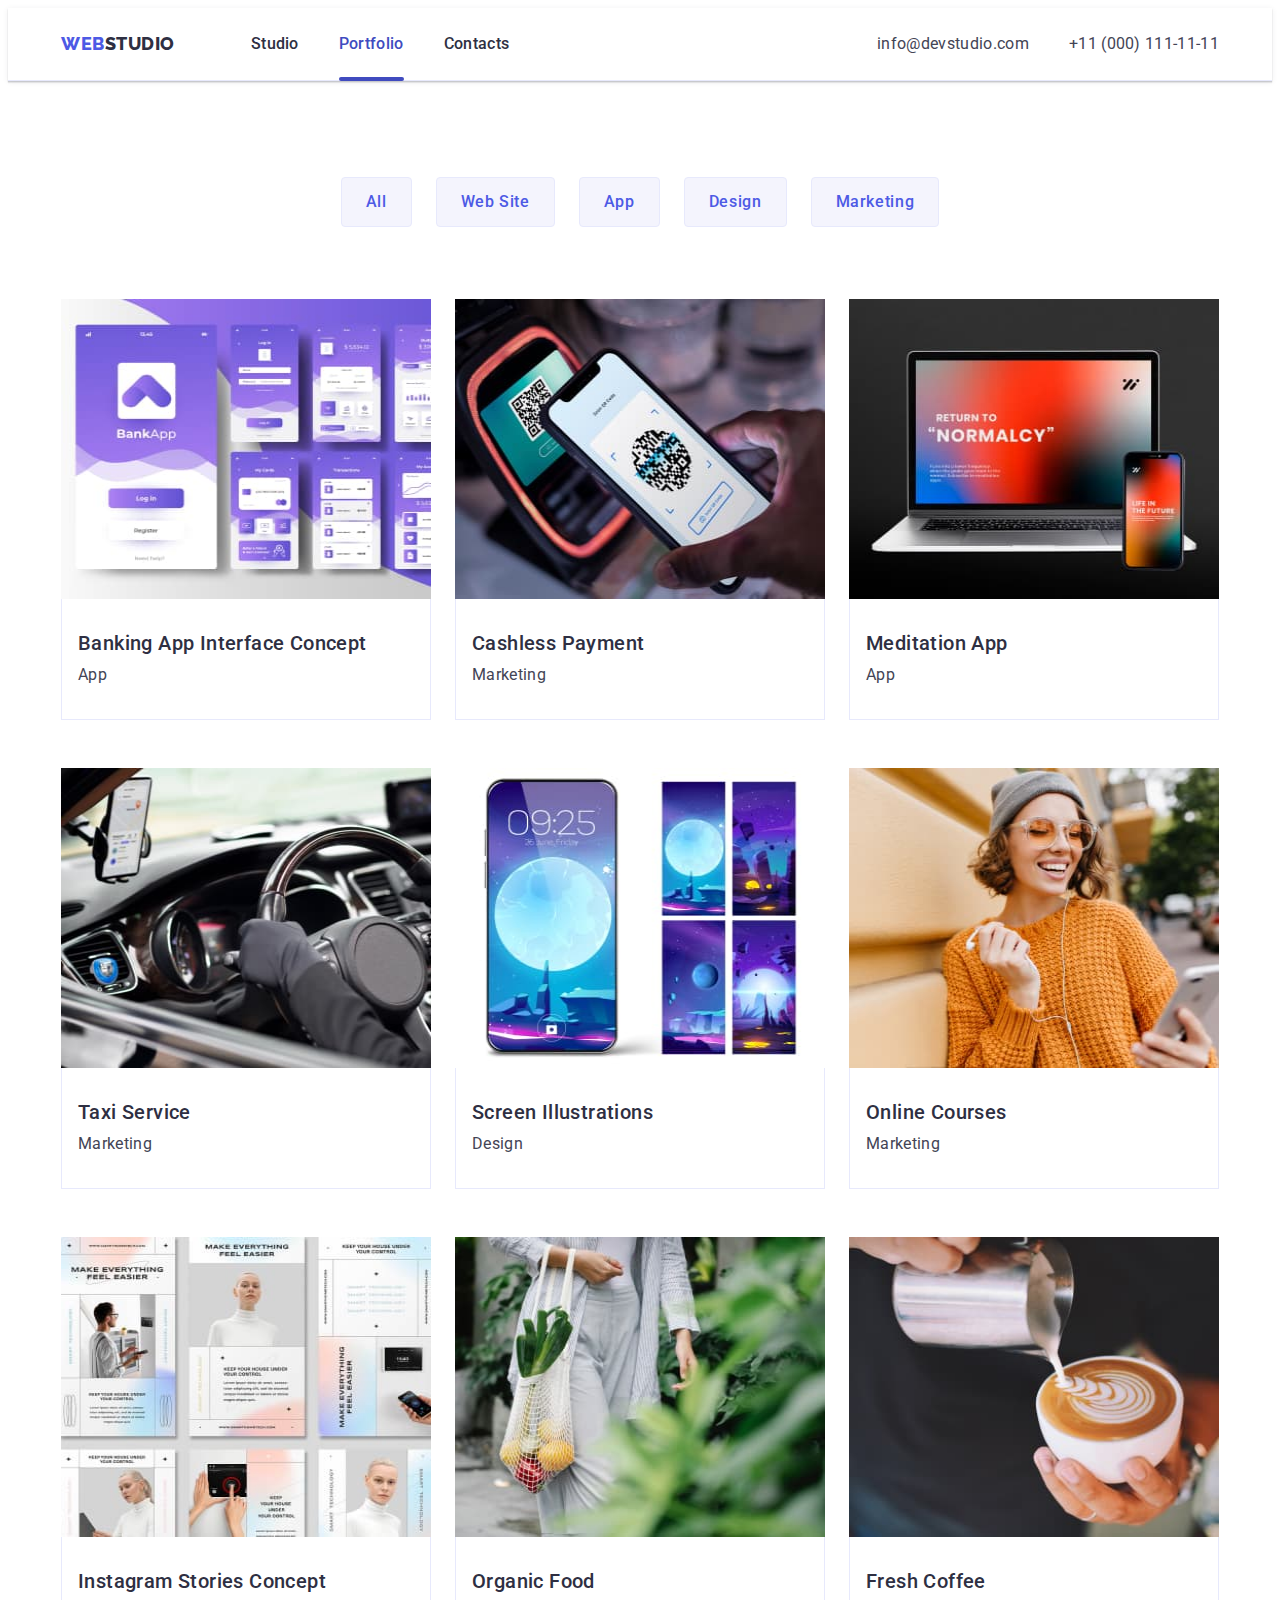
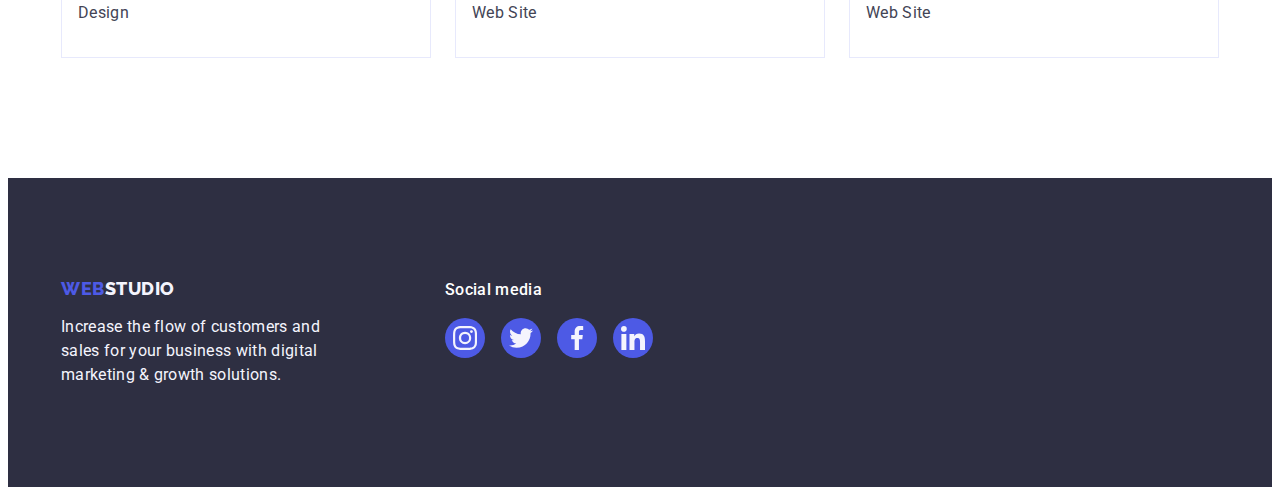
==== portfolio.html @ 886cea37 "project cataloge" ====
<!DOCTYPE html>
<html lang="en">
  <head>
    <meta charset="UTF-8" />
    <meta name="viewport" content="width=device-width, initial-scale=1.0" />
    <title>Portfolio</title>
    <link rel="preconnect" href="https://fonts.googleapis.com" />
    <link rel="preconnect" href="https://fonts.gstatic.com" crossorigin />
    <link
      href="https://fonts.googleapis.com/css2?family=Raleway:wght@800&family=Roboto:wght@400;500;700;900&display=swap"
      rel="stylesheet"
    />
    <link
      rel="stylesheet"
      href="https://cdnjs.cloudflare.com/ajax/libs/modern-normalize/2.0.0/modern-normalize.min.css"
      integrity="sha512-4xo8blKMVCiXpTaLzQSLSw3KFOVPWhm/TRtuPVc4WG6kUgjH6J03IBuG7JZPkcWMxJ5huwaBpOpnwYElP/m6wg=="
      crossorigin="anonymous"
      referrerpolicy="no-referrer"
    />
    <link rel="stylesheet" href="./css/styles.css" />
  </head>

  <body>
    <header class="header">
      <div class="container header-container">
        <nav class="header-nav">
          <a class="header-logo link" href="./index.html"
            >Web<span class="header-logo-studio">Studio</span></a
          >
          <ul class="header-nav-list list">
            <li class="header-nav-item">
              <a class="header-nav-link link" href="./index.html">Studio</a>
            </li>
            <li class="header-nav-item">
              <a class="header-nav-link link current" href="./portfolio.html"
                >Portfolio</a
              >
            </li>
            <li class="header-nav-item">
              <a class="header-nav-link link" href="">Contacts</a>
            </li>
          </ul>
        </nav>

        <address class="header-address">
          <ul class="header-address-list list">
            <li class="header-address-item">
              <a
                class="header-address-link link"
                href="mailto:info@devstudio.com"
                >info@devstudio.com</a
              >
            </li>
            <li class="header-address-item">
              <a class="header-address-link link" href="tel:+110001111111"
                >+11 (000) 111-11-11</a
              >
            </li>
          </ul>
        </address>
      </div>
    </header>

    <main>
      <section class="catalog-section">
        <div class="container">
          <h1 class="visually-hidden">Catalog</h1>
          <ul class="catalog-btn-list list">
            <li class="catalog-btn-item">
              <button class="catalog-btn" type="button">All</button>
            </li>
            <li class="catalog-btn-item">
              <button class="catalog-btn" type="button">Web Site</button>
            </li>
            <li class="catalog-btn-item">
              <button class="catalog-btn" type="button">App</button>
            </li>
            <li class="catalog-btn-item">
              <button class="catalog-btn" type="button">Design</button>
            </li>
            <li class="catalog-btn-item">
              <button class="catalog-btn" type="button">Marketing</button>
            </li>
          </ul>

          <ul class="catalog-project-list list">
            <li class="catalog-project-item">
              <a class="cataloge-link link" href="">
                <div class="catalog-project-top">
                  <div class="catalog-project-img">
                    <img
                      src="./images/project-1.jpg"
                      alt="Banking App Interface Concept"
                      width="360"
                      height="300"
                    />
                  </div>
                  <div class="catalog-project-cover">
                    <p class="catalog-project-cover-text">
                      14 Stylish and User-Friendly App Design Concepts · Task
                      Manager App · Calorie Tracker App · Exotic Fruit Ecommerce
                      App · Cloud Storage App
                    </p>
                  </div>
                </div>
                <div class="catalog-project">
                  <h2 class="catalog-project-title">
                    Banking App Interface Concept
                  </h2>
                  <p class="catalog-project-text">App</p>
                </div>
              </a>
            </li>
            <li class="catalog-project-item">
              <a class="cataloge-link link" href="">
                <div class="catalog-project-top">
                  <img
                    src="./images/project-2.jpg"
                    alt="Cashless Payment"
                    width="360"
                    height="300"
                  />
                  <div class="catalog-project-cover">
                    <p class="catalog-project-cover-text">
                      14 Stylish and User-Friendly App Design Concepts · Task
                      Manager App · Calorie Tracker App · Exotic Fruit Ecommerce
                      App · Cloud Storage App
                    </p>
                  </div>
                </div>
                <div class="catalog-project">
                  <h2 class="catalog-project-title">Cashless Payment</h2>
                  <p class="catalog-project-text">Marketing</p>
                </div>
              </a>
            </li>
            <li class="catalog-project-item">
              <a class="cataloge-link link" href="">
                <div class="catalog-project-top">
                  <img
                    src="./images/project-3.jpg"
                    alt="Meditation App"
                    width="360"
                    height="300"
                  />
                  <div class="catalog-project-cover">
                    <p class="catalog-project-cover-text">
                      14 Stylish and User-Friendly App Design Concepts · Task
                      Manager App · Calorie Tracker App · Exotic Fruit Ecommerce
                      App · Cloud Storage App
                    </p>
                  </div>
                </div>
                <div class="catalog-project">
                  <h2 class="catalog-project-title">Meditation App</h2>
                  <p class="catalog-project-text">App</p>
                </div>
              </a>
            </li>
            <li class="catalog-project-item">
              <a class="cataloge-link link" href="">
                <div class="catalog-project-top">
                  <img
                    src="./images/project-4.jpg"
                    alt="Taxi Service"
                    width="360"
                    height="300"
                  />
                  <div class="catalog-project-cover">
                    <p class="catalog-project-cover-text">
                      14 Stylish and User-Friendly App Design Concepts · Task
                      Manager App · Calorie Tracker App · Exotic Fruit Ecommerce
                      App · Cloud Storage App
                    </p>
                  </div>
                </div>
                <div class="catalog-project">
                  <h2 class="catalog-project-title">Taxi Service</h2>
                  <p class="catalog-project-text">Marketing</p>
                </div>
              </a>
            </li>
            <li class="catalog-project-item">
              <a class="cataloge-link link" href="">
                <div class="catalog-project-top">
                  <img
                    src="./images/project-5.jpg"
                    alt="Screen Illustrations"
                    width="360"
                    height="300"
                  />
                  <div class="catalog-project-cover">
                    <p class="catalog-project-cover-text">
                      14 Stylish and User-Friendly App Design Concepts · Task
                      Manager App · Calorie Tracker App · Exotic Fruit Ecommerce
                      App · Cloud Storage App
                    </p>
                  </div>
                </div>
                <div class="catalog-project">
                  <h2 class="catalog-project-title">Screen Illustrations</h2>
                  <p class="catalog-project-text">Design</p>
                </div>
              </a>
            </li>
            <li class="catalog-project-item">
              <a class="cataloge-link link" href="">
                <div class="catalog-project-top">
                  <img
                    src="./images/project-6.jpg"
                    alt="Online Courses"
                    width="360"
                    height="300"
                  />
                  <div class="catalog-project-cover">
                    <p class="catalog-project-cover-text">
                      14 Stylish and User-Friendly App Design Concepts · Task
                      Manager App · Calorie Tracker App · Exotic Fruit Ecommerce
                      App · Cloud Storage App
                    </p>
                  </div>
                </div>
                <div class="catalog-project">
                  <h2 class="catalog-project-title">Online Courses</h2>
                  <p class="catalog-project-text">Marketing</p>
                </div>
              </a>
            </li>
            <li class="catalog-project-item">
              <a class="cataloge-link link" href="">
                <div class="catalog-project-top">
                  <img
                    src="./images/project-7.jpg"
                    alt="Instagram Stories Concept"
                    width="360"
                    height="300"
                  />
                  <div class="catalog-project-cover">
                    <p class="catalog-project-cover-text">
                      14 Stylish and User-Friendly App Design Concepts · Task
                      Manager App · Calorie Tracker App · Exotic Fruit Ecommerce
                      App · Cloud Storage App
                    </p>
                  </div>
                </div>
                <div class="catalog-project">
                  <h2 class="catalog-project-title">
                    Instagram Stories Concept
                  </h2>
                  <p class="catalog-project-text">Design</p>
                </div>
              </a>
            </li>
            <li class="catalog-project-item">
              <a class="cataloge-link link" href="">
                <div class="catalog-project-top">
                  <img
                    src="./images/project-8.jpg"
                    alt="Organic Food"
                    width="360"
                    height="300"
                  />
                  <div class="catalog-project-cover">
                    <p class="catalog-project-cover-text">
                      14 Stylish and User-Friendly App Design Concepts · Task
                      Manager App · Calorie Tracker App · Exotic Fruit Ecommerce
                      App · Cloud Storage App
                    </p>
                  </div>
                </div>
                <div class="catalog-project">
                  <h2 class="catalog-project-title">Organic Food</h2>
                  <p class="catalog-project-text">Web Site</p>
                </div>
              </a>
            </li>
            <li class="catalog-project-item">
              <a class="cataloge-link link" href="">
                <div class="catalog-project-top">
                  <img
                    src="./images/project-9.jpg"
                    alt="Fresh Coffee"
                    width="360"
                    height="300"
                  />
                  <div class="catalog-project-cover">
                    <p class="catalog-project-cover-text">
                      14 Stylish and User-Friendly App Design Concepts · Task
                      Manager App · Calorie Tracker App · Exotic Fruit Ecommerce
                      App · Cloud Storage App
                    </p>
                  </div>
                </div>
                <div class="catalog-project">
                  <h2 class="catalog-project-title">Fresh Coffee</h2>
                  <p class="catalog-project-text">Web Site</p>
                </div>
              </a>
            </li>
          </ul>
        </div>
      </section>
    </main>

    <footer class="footer">
      <div class="container footer-container">
        <div class="footer-logo-top">
          <a class="footer-logo link" href="./index.html"
            >Web<span class="footer-logo-studio">Studio</span></a
          >
          <p class="footer-text">
            Increase the flow of customers and sales for your business with
            digital marketing & growth solutions.
          </p>
        </div>
        <div class="footer-social">
          <p class="footer-social-title">Social media</p>
          <ul class="footer-social-list">
            <li class="footer-social-item list">
              <a class="footer-social-top" href="#">
                <svg class="footer-social-icon" width="24" height="24">
                  <use href="./images/icons.svg#icon-instagram-footer"></use>
                </svg>
              </a>
            </li>
            <li class="footer-social-item list">
              <a class="footer-social-top" href="#">
                <svg class="footer-social-icon" width="24" height="24">
                  <use href="./images/icons.svg#icon-twitter-footer"></use>
                </svg>
              </a>
            </li>
            <li class="footer-social-item list">
              <a class="footer-social-top" href="#">
                <svg class="footer-social-icon" width="24" height="24">
                  <use href="./images/icons.svg#icon-facebook-footer"></use>
                </svg>
              </a>
            </li>
            <li class="footer-social-item list">
              <a class="footer-social-top" href="#">
                <svg class="footer-social-icon" width="24" height="24">
                  <use href="./images/icons.svg#icon-linkedin-footer"></use>
                </svg>
              </a>
            </li>
          </ul>
        </div>
      </div>
    </footer>
  </body>
</html>
---- css/styles.css ----
:root {
  --primary-brand: #4d5ae5;
  --pressed-state: #404bbf;
  --dark: #2e2f42;
  --text: #434455;
  --subtle-text: #8e8f99;
  --accent: #e7e9fc;
  --light: #f4f4fd;
  --modal-overlay: #2e2f42;
  --white-background: #ffffff;
  --modal-background: #fcfcfc;
}

body {
  font-family: "Roboto", sans-serif;
  color: var(--text);
  background-color: var(--white-background);
}

p,
h1,
h2,
h3,
h4,
h5,
h6 {
  margin-top: 0;
  margin-bottom: 0;
}

ul {
  padding-left: 0;
  margin-top: 0;
  margin-bottom: 0;
}

button {
  font-family: "Roboto", sans-serif;
  cursor: pointer;
}

img {
  display: block;
  width: 100%;
}

.container {
  width: 100%;
  max-width: 1158px;
  padding-left: 15px;
  padding-right: 15px;
  margin: 0 auto;
}

.link {
  text-decoration: none;
  color: var(--text);
}

.list {
  list-style: none;
}

.visually-hidden {
  position: absolute;
  width: 1px;
  height: 1px;
  margin: -1px;
  border: 0;
  padding: 0;
  white-space: nowrap;
  clip-path: inset(100%);
  clip: rect(0 0 0 0);
  overflow: hidden;
}

.header {
  border-bottom: 1px solid var(--accent);
  background: var(--white-background);
  box-shadow: 0px 2px 1px rgba(46, 47, 66, 0.08),
    0px 1px 1px rgba(46, 47, 66, 0.16), 0px 1px 6px rgba(46, 47, 66, 0.08);
}

.header-container {
  display: flex;
  align-items: center;
}

.header-nav {
  display: flex;
  align-items: center;
}

.header-logo {
  color: var(--primary-brand);
  font-family: "Raleway", sans-serif;
  font-size: 18px;
  font-weight: 800;
  line-height: 1.17;
  letter-spacing: 0.03em;
  text-transform: uppercase;
  margin-right: 76px;
}

.header-logo-studio {
  color: var(--dark);
}

.header-nav-list {
  display: flex;
  align-items: center;
  gap: 40px;
}

.header-nav-link {
  color: var(--dark);
  font-size: 16px;
  font-weight: 500;
  line-height: 1.5;
  letter-spacing: 0.02em;
  padding: 24px 0;
  display: block;
  transition-property: color;
  transition-duration: 250ms;
  transition-timing-function: cubic-bezier(0.4, 0, 0.2, 1);
}

.header-nav-link:hover,
.header-nav-link:focus {
  color: var(--pressed-state);
}

.current {
  color: #404bbf;
  position: relative;
}

.current::after {
  content: "";
  position: absolute;
  display: block;
  width: 100%;
  left: 0;
  bottom: -1px;
  height: 4px;
  margin-top: 20px;
  background-color: var(--pressed-state);
  border-radius: 2px;
}

.header-address {
  font-style: normal;
  margin-left: auto;
}

.header-address-list {
  display: flex;
  align-items: center;
  gap: 40px;
}

.header-address-link {
  font-size: 16px;
  font-weight: 400;
  line-height: 1.5;
  letter-spacing: 0.02em;
  display: block;
  padding: 24px 0;
  transition-property: color;
  transition-duration: 250ms;
  transition-timing-function: cubic-bezier(0.4, 0, 0.2, 1);
}

.header-address-link:hover,
.header-address-link:focus {
  color: var(--pressed-state);
}

.hero-section {
  width: 100%;
  background-color: var(--dark);
  padding-top: 188px;
  padding-bottom: 188px;
  max-width: 1440px;
  background-image: linear-gradient(
      rgba(46, 47, 66, 0.7),
      rgba(46, 47, 66, 0.7)
    ),
    url(../images/people-office.jpg);
  background-repeat: no-repeat;
  background-position: center center;
  background-size: cover;
}

.hero-title {
  color: var(--white-background);
  font-size: 56px;
  font-weight: 700;
  line-height: 1.07;
  letter-spacing: 0.02em;
  margin: 0 auto;
  max-width: 496px;
}

.hero-btn {
  color: var(--white-background);
  font-size: 16px;
  font-weight: 500;
  line-height: 1.5;
  letter-spacing: 0.04em;
  background-color: var(--primary-brand);
  padding: 16px 32px;
  display: block;
  margin: 0 auto;
  margin-top: 48px;
  min-width: 169px;
  height: 56px;
  border: none;
  border-radius: 4px;
  box-shadow: 0px 4px 4px 0px rgba(0, 0, 0, 0.15);
  transition-property: background-color;
  transition-duration: 250ms;
  transition-timing-function: cubic-bezier(0.4, 0, 0.2, 1);
}

.hero-btn:hover,
.hero-btn:focus {
  background-color: var(--pressed-state);
}

.title {
  color: var(--dark);
  font-size: 36px;
  font-weight: 700;
  line-height: 1.11;
  letter-spacing: 0.02em;
  text-transform: capitalize;
  text-align: center;
}

.advantages {
  padding-top: 120px;
  padding-bottom: 120px;
}

.advantages-list {
  display: flex;
  gap: 24px;
}

.advantages-item {
  width: calc((100% - 72px) / 4);
  gap: 24px;
}

.advantages-item-top {
  width: 100%;
  height: 112px;
  display: flex;
  align-items: center;
  justify-content: center;
  border-radius: 4px;
  background: var(--light);
  margin-bottom: 8px;
}

.advantages-title {
  color: var(--dark);
  font-size: 20px;
  font-weight: 500;
  line-height: 1.2;
  letter-spacing: 0.02em;
  margin-bottom: 8px;
}

.advantages-text {
  color: var(--text);
  font-size: 16px;
  line-height: 1.5;
  letter-spacing: 0.02em;
}

.doing {
  padding-bottom: 120px;
}

.doing-list {
  display: flex;
  gap: 24px;
}

.doing-item {
  width: calc((100% - 48px) / 3);
}

.doing-title {
  margin-bottom: 72px;
}

.our-team {
  background-color: var(--light);
  padding-top: 120px;
  padding-bottom: 120px;
}

.our-team-title {
  margin-bottom: 72px;
}

.our-team-list {
  display: flex;
  justify-content: center;
  gap: 24px;
}

.our-team-item {
  background-color: var(--white-background);
  border-radius: 0px 0px 4px 4px;
  box-shadow: 0px 2px 1px 0px rgba(46, 47, 66, 0.08),
    0px 1px 1px 0px rgba(46, 47, 66, 0.16),
    0px 1px 6px 0px rgba(46, 47, 66, 0.08);
  width: calc((100% - 24 * 3) / 4);
}

.our-team-list-info {
  text-align: center;
  padding: 32px 0;
}

.our-team-list-title {
  color: var(--dark);
  font-size: 20px;
  font-weight: 500;
  line-height: 1.2;
  letter-spacing: 0.02em;
  margin-bottom: 8px;
}

.our-team-list-text {
  color: var(--text);
  font-size: 16px;
  line-height: 1.5;
  letter-spacing: 0.02em;
  margin-bottom: 8px;
}

.our-team-list-position {
  display: flex;
  justify-content: center;
  gap: 24px;
  margin: 0 16px;
}

.our-team-list-top {
  width: 40px;
  height: 40px;
}

.our-team-list-link:hover,
.our-team-list-link:focus {
  background-color: #404bbf;
}

.our-team-list-link {
  width: 100%;
  height: 100%;
  margin-bottom: 8px;
  background-color: var(--primary-brand);
  display: flex;
  align-items: center;
  justify-content: center;
  border-radius: 50%;
  transition-property: background-color;
  transition-duration: 250ms;
  transition-timing-function: cubic-bezier(0.4, 0, 0.2, 1);
}

.our-team-list-icon {
  fill: var(--light);
}

.customers {
  padding: 120px 0;
}

.customers-title {
  color: var(--dark);
  text-align: center;
  font-size: 36px;
  font-weight: 700;
  line-height: 1.11;
  letter-spacing: 0.01em;
  margin-bottom: 72px;
}

.customers-list {
  display: flex;
  height: 88px;
  width: calc((100% - 24 * 5) / 6);
  gap: 24px;
}

.customers-list-link {
  width: 100%;
  height: 100%;
  padding: 16px 31px;
  border-radius: 4px;
  border: 1px solid var(--subtle-text);
  display: flex;
  justify-content: center;
  align-items: center;
  color: var(--subtle-text);
  transition: border-color 250ms cubic-bezier(0.4, 0, 0.2, 1),
    color 250ms cubic-bezier(0.4, 0, 0.2, 1);
}

.customers-list-link:hover,
.customers-list-link:focus {
  border-color: #404bbf;
  color: #404bbf;
}

.customers-list-item:hover .customers-list-info,
.customers-list-item:focus .customers-list-info {
  fill: #404bbf;
  transition: fill 250ms cubic-bezier(0.4, 0, 0.2, 1),
    color 250ms cubic-bezier(0.4, 0, 0.2, 1);
}

.customers-list-info {
  fill: currentColor;
}

.footer {
  background-color: var(--dark);
  padding-top: 100px;
  padding-bottom: 100px;
}

.footer-container {
  display: flex;
  align-items: baseline;
}

.footer-logo-top {
  margin-right: 120px;
}

.footer-logo {
  color: var(--primary-brand);
  font-family: "Raleway", sans-serif;
  font-size: 18px;
  font-weight: 800;
  line-height: 1.17;
  letter-spacing: 0.03em;
  text-transform: uppercase;
  display: inline-block;
  margin-bottom: 16px;
}

.footer-logo-studio {
  color: var(--light);
}

.footer-text {
  color: var(--light);
  font-size: 16px;
  line-height: 1.5;
  letter-spacing: 0.02em;
  max-width: 264px;
}

.footer-social-title {
  color: var(--white-background);
  font-size: 16px;
  font-weight: 500;
  line-height: 1.5;
  letter-spacing: 0.02em;
  margin-bottom: 16px;
}

.footer-social-list {
  display: flex;
  width: calc((100% - 16 * 3) / 4);
  gap: 16px;
}

.footer-social-top {
  width: 40px;
  height: 40px;
  border-radius: 50%;
  background-color: var(--primary-brand);
  display: flex;
  align-items: center;
  justify-content: center;
  transition-property: background-color;
  transition-duration: 250ms;
  transition-timing-function: cubic-bezier(0.4, 0, 0.2, 1);
}

.footer-social-top:hover,
.footer-social-top:focus {
  background-color: #31d0aa;
}

.footer-social-icon {
  fill: var(--light);
}

.catalog-section {
  padding-top: 96px;
  padding-bottom: 120px;
}

.catalog-btn-list {
  display: flex;
  justify-content: center;
  gap: 24px;
  margin-bottom: 72px;
}

.catalog-btn {
  color: var(--primary-brand);
  text-align: center;
  font-size: 16px;
  font-weight: 500;
  line-height: 1.5;
  letter-spacing: 0.04em;
  border: 1px solid var(--accent);
  background-color: var(--light);
  display: flex;
  padding: 12px 24px;
  justify-content: center;
  align-items: center;
  border-radius: 4px;
  transition: color 250ms cubic-bezier(0.4, 0, 0.2, 1),
    background-color 250ms cubic-bezier(0.4, 0, 0.2, 1),
    border-color 250ms cubic-bezier(0.4, 0, 0.2, 1),
    box-shadow 250ms cubic-bezier(0.4, 0, 0.2, 1);
}

.catalog-btn:hover,
.catalog-btn:focus {
  color: var(--white-background);
  background-color: var(--pressed-state);
  border: 1px solid transparent;
  box-shadow: 0px 3px 1px rgba(0, 0, 0, 0.1), 0px 2px 1px rgba(0, 0, 0, 0.08),
    0px 2px 2px rgba(0, 0, 0, 0.12);
}

.catalog-project {
  padding: 32px 16px;
  border: 1px solid var(--accent);
  border-top: none;
}

.catalog-project-list {
  display: flex;
  flex-wrap: wrap;
  gap: 48px 24px;
}

.catalog-project-item {
  background: var(--white-background);
  width: calc((100% - 48px) / 3);
}

.cataloge-link {
  display: block;
  transition: box-shadow 250ms cubic-bezier(0.4, 0, 0.2, 1);
}

.cataloge-link:hover,
.cataloge-link:focus {
  box-shadow: 0px 2px 1px 0px rgba(46, 47, 66, 0.08),
    0px 1px 1px 0px rgba(46, 47, 66, 0.16),
    0px 1px 6px 0px rgba(46, 47, 66, 0.08);
}

.cataloge-link:hover .catalog-project-cover-text,
.cataloge-link:focus .catalog-project-cover-text {
  transform: translateY(0);
}

.catalog-project-top {
  overflow: hidden;
  position: relative;
}

.catalog-project-cover-text {
  position: absolute;
  top: 0;
  left: 0;
  width: 100%;
  height: 100%;
  padding: 40px 32px;
  background-color: #4d5ae5;
  text-align: center;
  transform: translateY(100%);
  transition: transform 200ms ease-in;
  color: var(--cloud, #f4f4fd);
  line-height: 1.5;
  letter-spacing: 0.02em;
}

.catalog-project-wrap {
  padding-bottom: 120px;
}

.catalog-project-title {
  color: var(--dark);
  font-size: 20px;
  font-weight: 500;
  line-height: 1.2;
  letter-spacing: 0.02em;
  margin-bottom: 8px;
  text-align: left;
}

.catalog-project-text {
  color: var(--text);
  font-size: 16px;
  line-height: 1.5;
  letter-spacing: 0.02em;
  text-align: left;
}

.backdrop {
  position: fixed;
  width: 100%;
  height: 100%;
  background-color: rgba(46, 47, 66, 0.4);
  top: 0;
  transition: opacity 250ms cubic-bezier(0.4, 0, 0.2, 1),
    visibility 250ms cubic-bezier(0.4, 0, 0.2, 1);
}

.is-hidden {
  visibility: hidden;
  opacity: 0;
  pointer-events: none;
}

.modal {
  position: absolute;
  top: 50%;
  left: 50%;
  transform: translate(-50%, -50%);
  width: 408px;
  min-height: 584px;
  border-radius: 4px;
  transition: transform 250ms cubic-bezier(0.4, 0, 0.2, 1);
  background-color: var(--modal-background);
  box-shadow: 0px 1px 1px rgba(0, 0, 0, 0.14), 0px 1px 3px rgba(0, 0, 0, 0.12),
    0px 2px 1px rgba(0, 0, 0, 0.2);
}

.modal-close-btn {
  position: absolute;
  top: 24px;
  right: 24px;
  display: flex;
  align-items: center;
  justify-content: center;
  width: 24px;
  height: 24px;
  padding: 0;
  border-style: none;
  border-radius: 50%;
  border: 1px solid rgba(0, 0, 0, 0.1);
  background-color: #e7e9fc;
  fill: #2e2f42;
  transition: background-color 250ms cubic-bezier(0.4, 0, 0.2, 1),
    border 250ms cubic-bezier(0.4, 0, 0.2, 1);
}
.modal-close-btn:hover,
.modal-close-btn:focus {
  background-color: #404bbf;
  border: none;
}
.modal-close {
  transition: fill 250ms cubic-bezier(0.4, 0, 0.2, 1);
}
.modal-close:hover,
.modal-close:focus {
  fill: #ffffff;
}
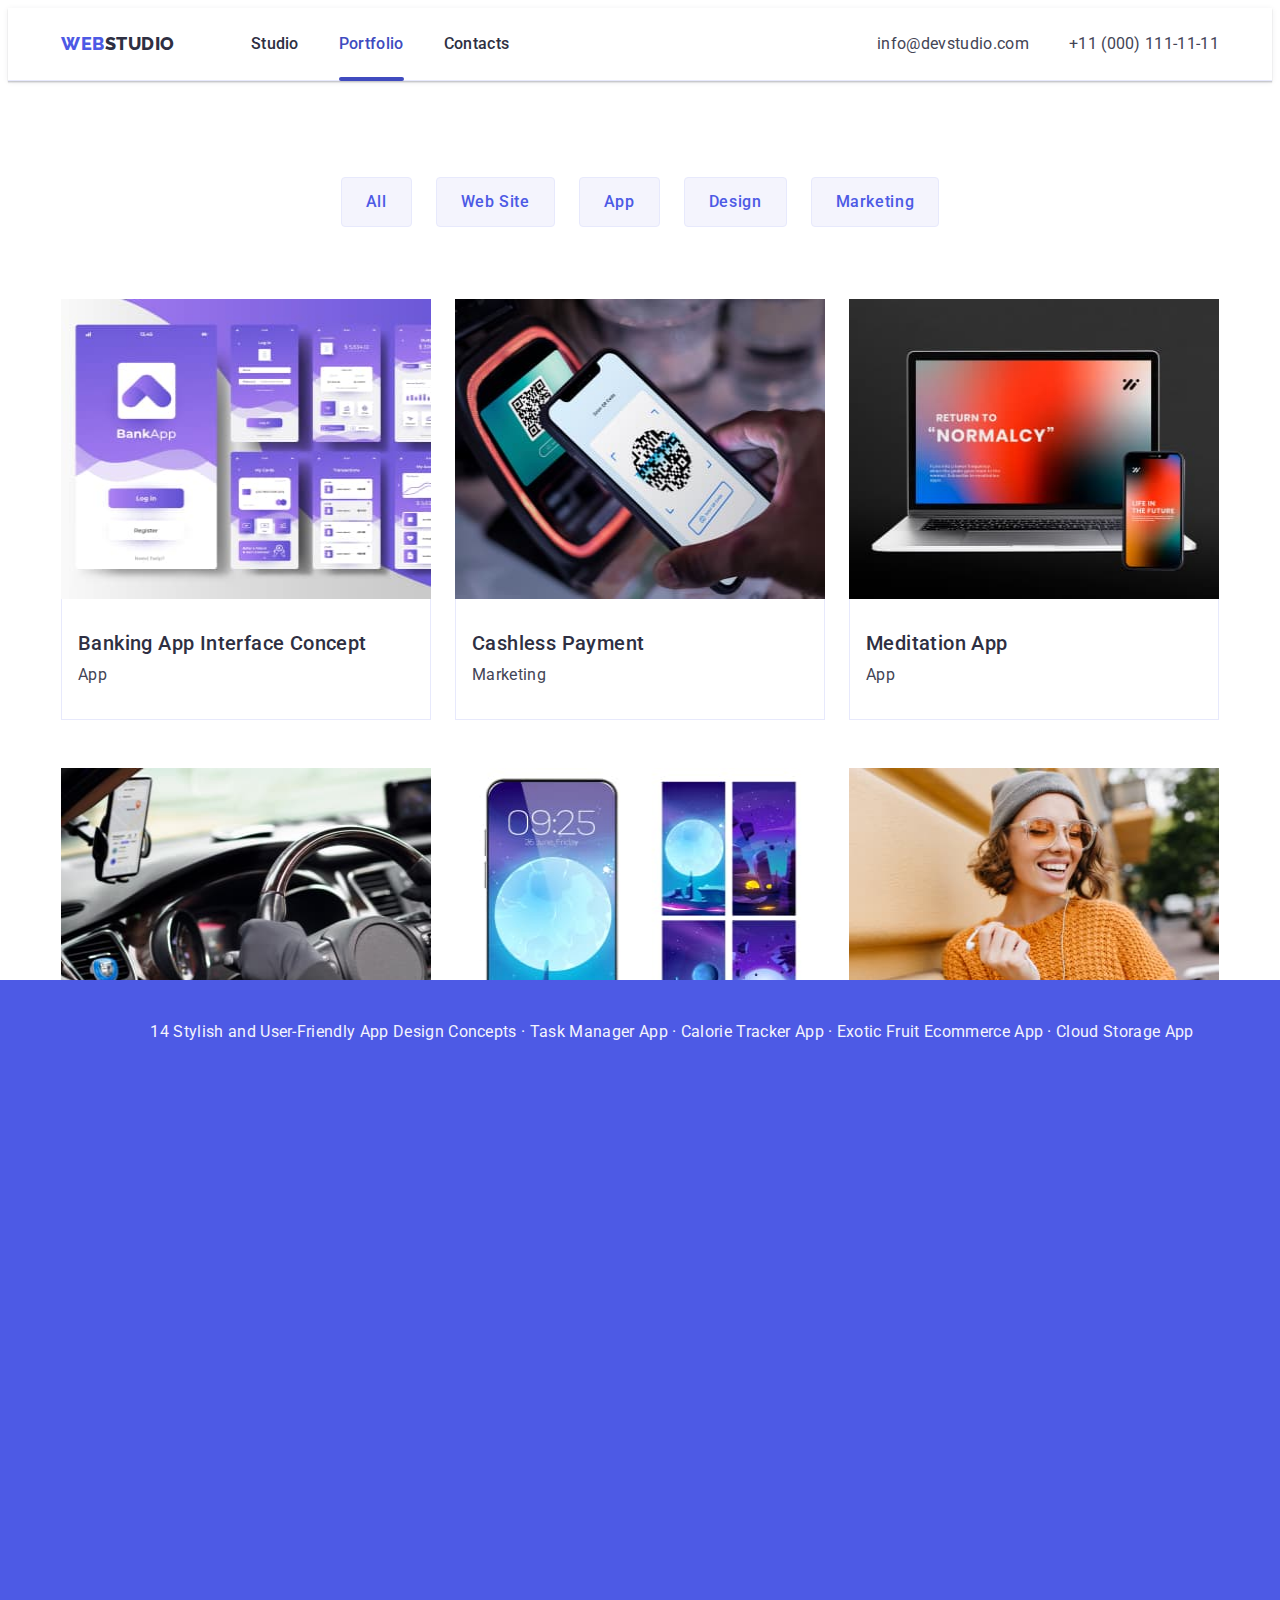
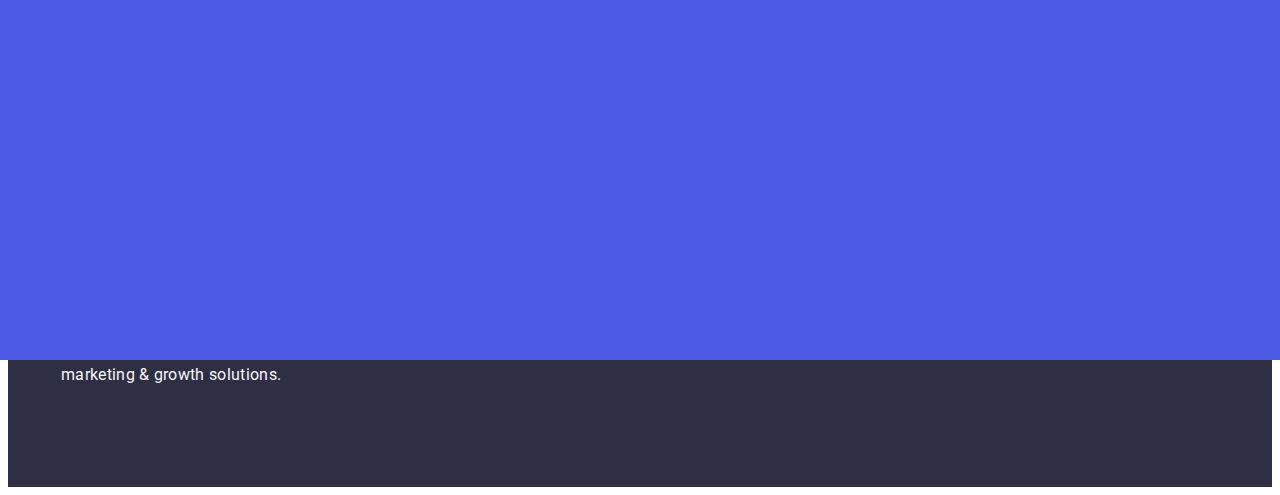
==== commit 9a92eb03: "Update portfolio.html" ====
--- a/portfolio.html
+++ b/portfolio.html
@@ -95,13 +95,13 @@
                       height="300"
                     />
                   </div>
-                  <div class="catalog-project-cover">
-                    <p class="catalog-project-cover-text">
-                      14 Stylish and User-Friendly App Design Concepts · Task
-                      Manager App · Calorie Tracker App · Exotic Fruit Ecommerce
-                      App · Cloud Storage App
-                    </p>
-                  </div>
+                  <!-- <div class="catalog-project-cover"> -->
+                  <p class="catalog-project-cover-text">
+                    14 Stylish and User-Friendly App Design Concepts · Task
+                    Manager App · Calorie Tracker App · Exotic Fruit Ecommerce
+                    App · Cloud Storage App
+                  </p>
+                  <!-- </div> -->
                 </div>
                 <div class="catalog-project">
                   <h2 class="catalog-project-title">
@@ -114,19 +114,21 @@
             <li class="catalog-project-item">
               <a class="cataloge-link link" href="">
                 <div class="catalog-project-top">
-                  <img
-                    src="./images/project-2.jpg"
-                    alt="Cashless Payment"
-                    width="360"
-                    height="300"
-                  />
-                  <div class="catalog-project-cover">
-                    <p class="catalog-project-cover-text">
-                      14 Stylish and User-Friendly App Design Concepts · Task
-                      Manager App · Calorie Tracker App · Exotic Fruit Ecommerce
-                      App · Cloud Storage App
-                    </p>
-                  </div>
+                  <div class="catalog-project-img">
+                    <img
+                      src="./images/project-2.jpg"
+                      alt="Cashless Payment"
+                      width="360"
+                      height="300"
+                    />
+                  </div>
+                  <!-- <div class="catalog-project-cover"> -->
+                  <p class="catalog-project-cover-text">
+                    14 Stylish and User-Friendly App Design Concepts · Task
+                    Manager App · Calorie Tracker App · Exotic Fruit Ecommerce
+                    App · Cloud Storage App
+                  </p>
+                  <!-- </div> -->
                 </div>
                 <div class="catalog-project">
                   <h2 class="catalog-project-title">Cashless Payment</h2>
@@ -137,19 +139,21 @@
             <li class="catalog-project-item">
               <a class="cataloge-link link" href="">
                 <div class="catalog-project-top">
-                  <img
-                    src="./images/project-3.jpg"
-                    alt="Meditation App"
-                    width="360"
-                    height="300"
-                  />
-                  <div class="catalog-project-cover">
-                    <p class="catalog-project-cover-text">
-                      14 Stylish and User-Friendly App Design Concepts · Task
-                      Manager App · Calorie Tracker App · Exotic Fruit Ecommerce
-                      App · Cloud Storage App
-                    </p>
-                  </div>
+                  <div class="catalog-project-img">
+                    <img
+                      src="./images/project-3.jpg"
+                      alt="Meditation App"
+                      width="360"
+                      height="300"
+                    />
+                  </div>
+                  <!-- <div class="catalog-project-cover"> -->
+                  <p class="catalog-project-cover-text">
+                    14 Stylish and User-Friendly App Design Concepts · Task
+                    Manager App · Calorie Tracker App · Exotic Fruit Ecommerce
+                    App · Cloud Storage App
+                  </p>
+                  <!-- </div> -->
                 </div>
                 <div class="catalog-project">
                   <h2 class="catalog-project-title">Meditation App</h2>
@@ -160,19 +164,21 @@
             <li class="catalog-project-item">
               <a class="cataloge-link link" href="">
                 <div class="catalog-project-top">
-                  <img
-                    src="./images/project-4.jpg"
-                    alt="Taxi Service"
-                    width="360"
-                    height="300"
-                  />
-                  <div class="catalog-project-cover">
-                    <p class="catalog-project-cover-text">
-                      14 Stylish and User-Friendly App Design Concepts · Task
-                      Manager App · Calorie Tracker App · Exotic Fruit Ecommerce
-                      App · Cloud Storage App
-                    </p>
-                  </div>
+                  <div class="catalog-project-img">
+                    <img
+                      src="./images/project-4.jpg"
+                      alt="Taxi Service"
+                      width="360"
+                      height="300"
+                    />
+                  </div>
+                  <!-- <div class="catalog-project-cover"> -->
+                  <p class="catalog-project-cover-text">
+                    14 Stylish and User-Friendly App Design Concepts · Task
+                    Manager App · Calorie Tracker App · Exotic Fruit Ecommerce
+                    App · Cloud Storage App
+                  </p>
+                  <!-- </div> -->
                 </div>
                 <div class="catalog-project">
                   <h2 class="catalog-project-title">Taxi Service</h2>
@@ -183,19 +189,21 @@
             <li class="catalog-project-item">
               <a class="cataloge-link link" href="">
                 <div class="catalog-project-top">
-                  <img
-                    src="./images/project-5.jpg"
-                    alt="Screen Illustrations"
-                    width="360"
-                    height="300"
-                  />
-                  <div class="catalog-project-cover">
-                    <p class="catalog-project-cover-text">
-                      14 Stylish and User-Friendly App Design Concepts · Task
-                      Manager App · Calorie Tracker App · Exotic Fruit Ecommerce
-                      App · Cloud Storage App
-                    </p>
-                  </div>
+                  <div class="catalog-project-img">
+                    <img
+                      src="./images/project-5.jpg"
+                      alt="Screen Illustrations"
+                      width="360"
+                      height="300"
+                    />
+                  </div>
+                  <!-- <div class="catalog-project-cover"> -->
+                  <p class="catalog-project-cover-text">
+                    14 Stylish and User-Friendly App Design Concepts · Task
+                    Manager App · Calorie Tracker App · Exotic Fruit Ecommerce
+                    App · Cloud Storage App
+                  </p>
+                  <!-- </div> -->
                 </div>
                 <div class="catalog-project">
                   <h2 class="catalog-project-title">Screen Illustrations</h2>
@@ -206,19 +214,21 @@
             <li class="catalog-project-item">
               <a class="cataloge-link link" href="">
                 <div class="catalog-project-top">
-                  <img
-                    src="./images/project-6.jpg"
-                    alt="Online Courses"
-                    width="360"
-                    height="300"
-                  />
-                  <div class="catalog-project-cover">
-                    <p class="catalog-project-cover-text">
-                      14 Stylish and User-Friendly App Design Concepts · Task
-                      Manager App · Calorie Tracker App · Exotic Fruit Ecommerce
-                      App · Cloud Storage App
-                    </p>
-                  </div>
+                  <div class="catalog-project-img">
+                    <img
+                      src="./images/project-6.jpg"
+                      alt="Online Courses"
+                      width="360"
+                      height="300"
+                    />
+                  </div>
+                  <!-- <div class="catalog-project-cover"> -->
+                  <p class="catalog-project-cover-text">
+                    14 Stylish and User-Friendly App Design Concepts · Task
+                    Manager App · Calorie Tracker App · Exotic Fruit Ecommerce
+                    App · Cloud Storage App
+                  </p>
+                  <!-- </div> -->
                 </div>
                 <div class="catalog-project">
                   <h2 class="catalog-project-title">Online Courses</h2>
@@ -229,19 +239,21 @@
             <li class="catalog-project-item">
               <a class="cataloge-link link" href="">
                 <div class="catalog-project-top">
-                  <img
-                    src="./images/project-7.jpg"
-                    alt="Instagram Stories Concept"
-                    width="360"
-                    height="300"
-                  />
-                  <div class="catalog-project-cover">
-                    <p class="catalog-project-cover-text">
-                      14 Stylish and User-Friendly App Design Concepts · Task
-                      Manager App · Calorie Tracker App · Exotic Fruit Ecommerce
-                      App · Cloud Storage App
-                    </p>
-                  </div>
+                  <div class="catalog-project-img">
+                    <img
+                      src="./images/project-7.jpg"
+                      alt="Instagram Stories Concept"
+                      width="360"
+                      height="300"
+                    />
+                  </div>
+                  <!-- <div class="catalog-project-cover"> -->
+                  <p class="catalog-project-cover-text">
+                    14 Stylish and User-Friendly App Design Concepts · Task
+                    Manager App · Calorie Tracker App · Exotic Fruit Ecommerce
+                    App · Cloud Storage App
+                  </p>
+                  <!-- </div> -->
                 </div>
                 <div class="catalog-project">
                   <h2 class="catalog-project-title">
@@ -254,19 +266,21 @@
             <li class="catalog-project-item">
               <a class="cataloge-link link" href="">
                 <div class="catalog-project-top">
-                  <img
-                    src="./images/project-8.jpg"
-                    alt="Organic Food"
-                    width="360"
-                    height="300"
-                  />
-                  <div class="catalog-project-cover">
-                    <p class="catalog-project-cover-text">
-                      14 Stylish and User-Friendly App Design Concepts · Task
-                      Manager App · Calorie Tracker App · Exotic Fruit Ecommerce
-                      App · Cloud Storage App
-                    </p>
-                  </div>
+                  <div class="catalog-project-img">
+                    <img
+                      src="./images/project-8.jpg"
+                      alt="Organic Food"
+                      width="360"
+                      height="300"
+                    />
+                  </div>
+                  <!-- <div class="catalog-project-cover"> -->
+                  <p class="catalog-project-cover-text">
+                    14 Stylish and User-Friendly App Design Concepts · Task
+                    Manager App · Calorie Tracker App · Exotic Fruit Ecommerce
+                    App · Cloud Storage App
+                  </p>
+                  <!-- </div> -->
                 </div>
                 <div class="catalog-project">
                   <h2 class="catalog-project-title">Organic Food</h2>
@@ -276,20 +290,22 @@
             </li>
             <li class="catalog-project-item">
               <a class="cataloge-link link" href="">
-                <div class="catalog-project-top">
-                  <img
-                    src="./images/project-9.jpg"
-                    alt="Fresh Coffee"
-                    width="360"
-                    height="300"
-                  />
-                  <div class="catalog-project-cover">
-                    <p class="catalog-project-cover-text">
-                      14 Stylish and User-Friendly App Design Concepts · Task
-                      Manager App · Calorie Tracker App · Exotic Fruit Ecommerce
-                      App · Cloud Storage App
-                    </p>
-                  </div>
+                <div class="catalog-project-img">
+                  <div class="catalog-project-top">
+                    <img
+                      src="./images/project-9.jpg"
+                      alt="Fresh Coffee"
+                      width="360"
+                      height="300"
+                    />
+                  </div>
+                  <!-- <div class="catalog-project-cover"> -->
+                  <p class="catalog-project-cover-text">
+                    14 Stylish and User-Friendly App Design Concepts · Task
+                    Manager App · Calorie Tracker App · Exotic Fruit Ecommerce
+                    App · Cloud Storage App
+                  </p>
+                  <!-- </div> -->
                 </div>
                 <div class="catalog-project">
                   <h2 class="catalog-project-title">Fresh Coffee</h2>
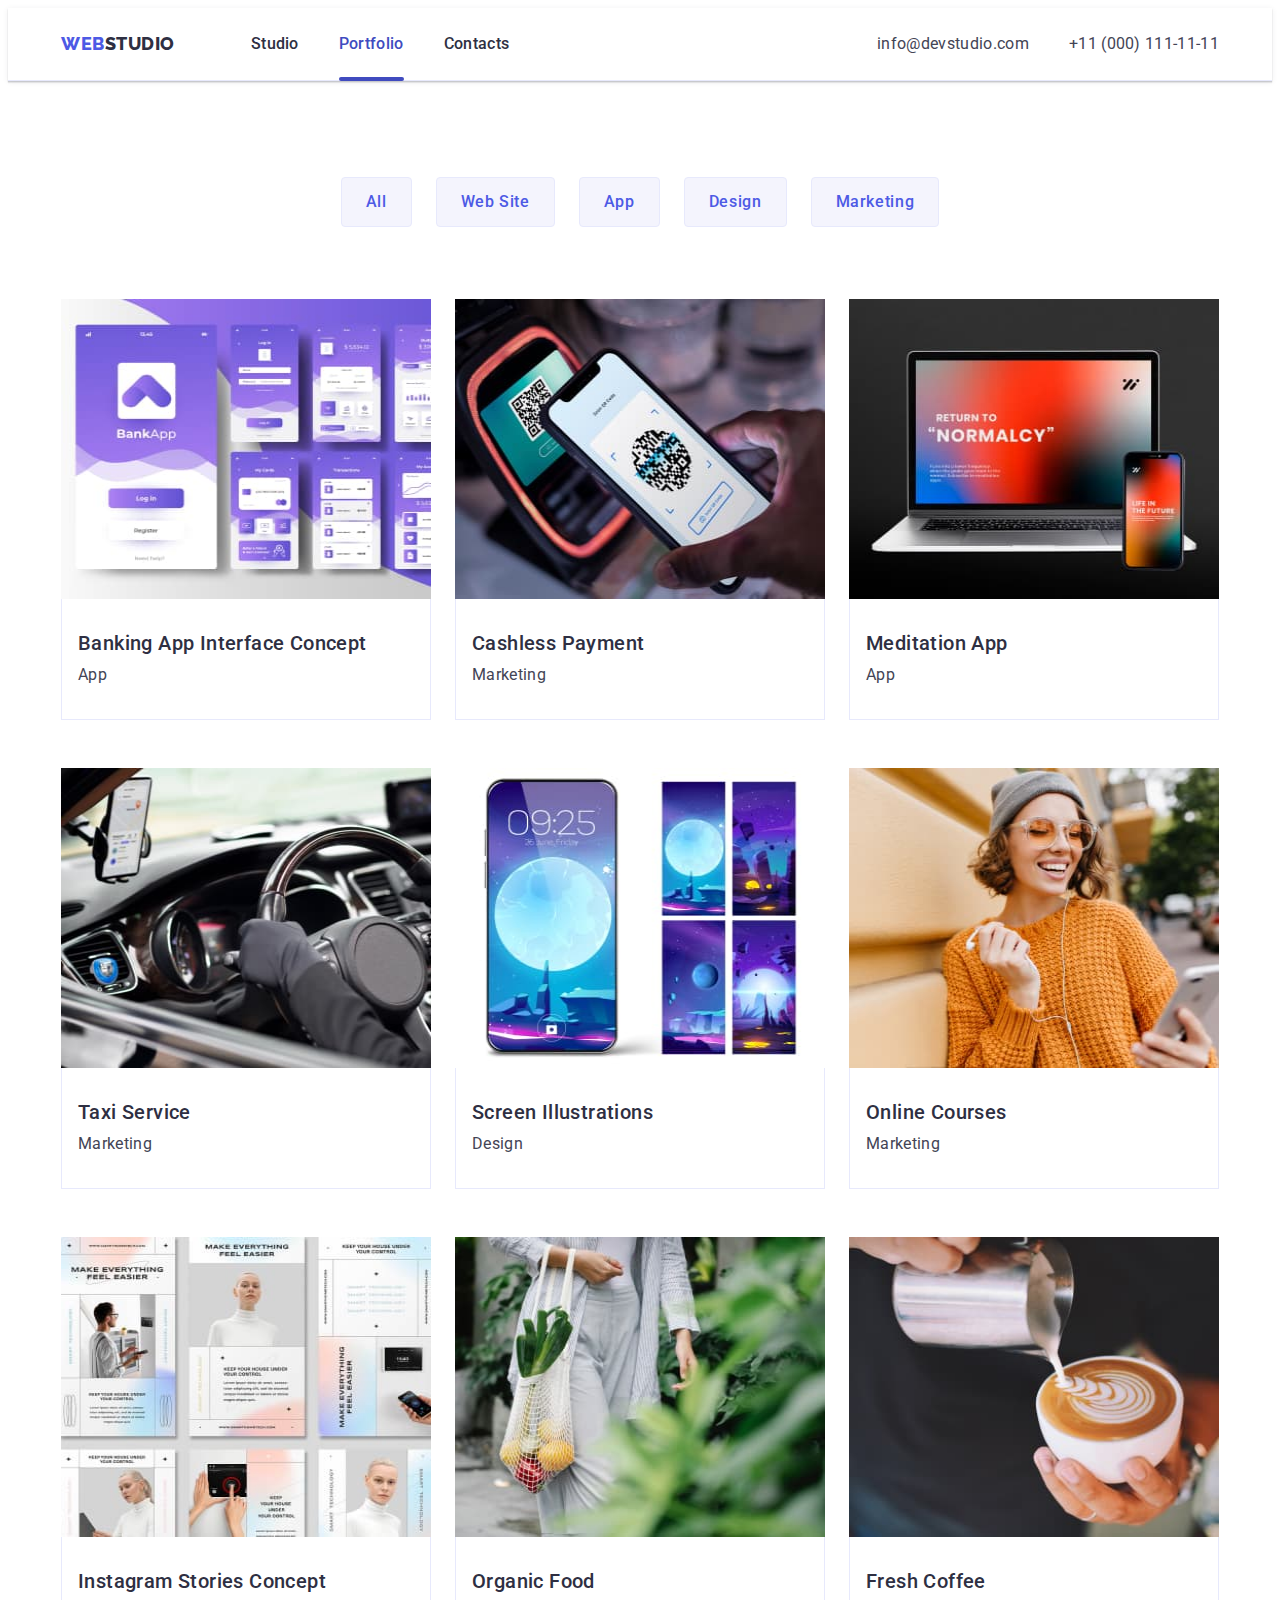
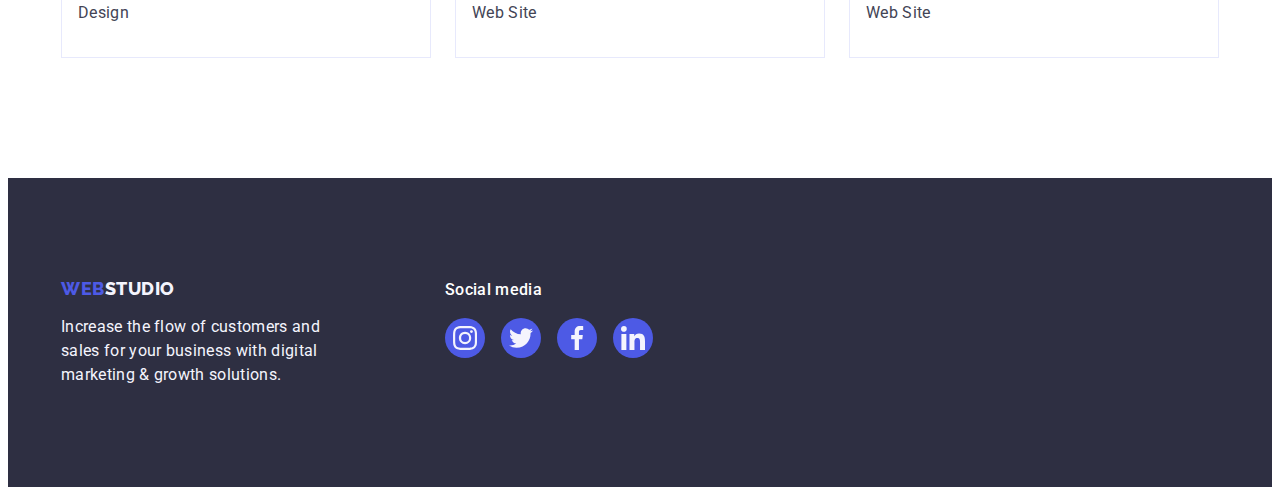
==== commit d7efe776: "proba" ====
--- a/portfolio.html
+++ b/portfolio.html
@@ -86,8 +86,7 @@
           <ul class="catalog-project-list list">
             <li class="catalog-project-item">
               <a class="cataloge-link link" href="">
-                <div class="catalog-project-top">
-                  <div class="catalog-project-img">
+                <div class="catalog-project-img">
                     <img
                       src="./images/project-1.jpg"
                       alt="Banking App Interface Concept"
@@ -95,13 +94,12 @@
                       height="300"
                     />
                   </div>
-                  <!-- <div class="catalog-project-cover"> -->
-                  <p class="catalog-project-cover-text">
-                    14 Stylish and User-Friendly App Design Concepts · Task
-                    Manager App · Calorie Tracker App · Exotic Fruit Ecommerce
-                    App · Cloud Storage App
-                  </p>
-                  <!-- </div> -->
+                <div class="catalog-project-top">
+                  <p class="catalog-project-cover-text">
+                    14 Stylish and User-Friendly App Design Concepts · Task
+                    Manager App · Calorie Tracker App · Exotic Fruit Ecommerce
+                    App · Cloud Storage App
+                  </p>
                 </div>
                 <div class="catalog-project">
                   <h2 class="catalog-project-title">
@@ -112,9 +110,7 @@
               </a>
             </li>
             <li class="catalog-project-item">
-              <a class="cataloge-link link" href="">
-                <div class="catalog-project-top">
-                  <div class="catalog-project-img">
+              <div class="catalog-project-img">
                     <img
                       src="./images/project-2.jpg"
                       alt="Cashless Payment"
@@ -122,13 +118,13 @@
                       height="300"
                     />
                   </div>
-                  <!-- <div class="catalog-project-cover"> -->
-                  <p class="catalog-project-cover-text">
-                    14 Stylish and User-Friendly App Design Concepts · Task
-                    Manager App · Calorie Tracker App · Exotic Fruit Ecommerce
-                    App · Cloud Storage App
-                  </p>
-                  <!-- </div> -->
+              <a class="cataloge-link link" href="">
+                <div class="catalog-project-top">
+                  <p class="catalog-project-cover-text">
+                    14 Stylish and User-Friendly App Design Concepts · Task
+                    Manager App · Calorie Tracker App · Exotic Fruit Ecommerce
+                    App · Cloud Storage App
+                  </p>
                 </div>
                 <div class="catalog-project">
                   <h2 class="catalog-project-title">Cashless Payment</h2>
@@ -290,8 +286,8 @@
             </li>
             <li class="catalog-project-item">
               <a class="cataloge-link link" href="">
-                <div class="catalog-project-img">
-                  <div class="catalog-project-top">
+                <div class="catalog-project-top">
+                  <div class="catalog-project-img">
                     <img
                       src="./images/project-9.jpg"
                       alt="Fresh Coffee"
--- a/css/styles.css
+++ b/css/styles.css
@@ -577,11 +577,6 @@
     0px 1px 6px 0px rgba(46, 47, 66, 0.08);
 }
 
-.cataloge-link:hover .catalog-project-cover-text,
-.cataloge-link:focus .catalog-project-cover-text {
-  transform: translateY(0);
-}
-
 .catalog-project-top {
   overflow: hidden;
   position: relative;
@@ -597,10 +592,18 @@
   background-color: #4d5ae5;
   text-align: center;
   transform: translateY(100%);
-  transition: transform 200ms ease-in;
+  transition: transform 250ms cubic-bezier(0.4, 0, 0.2, 1); 
   color: var(--cloud, #f4f4fd);
   line-height: 1.5;
   letter-spacing: 0.02em;
+}
+
+.catalog-project-item:hover .catalog-project-cover-text {
+  transform: translateY(0);
+}
+
+.catalog-project-item:focus .catalog-project-cover-text{
+  transform: translateY(0);
 }
 
 .catalog-project-wrap {
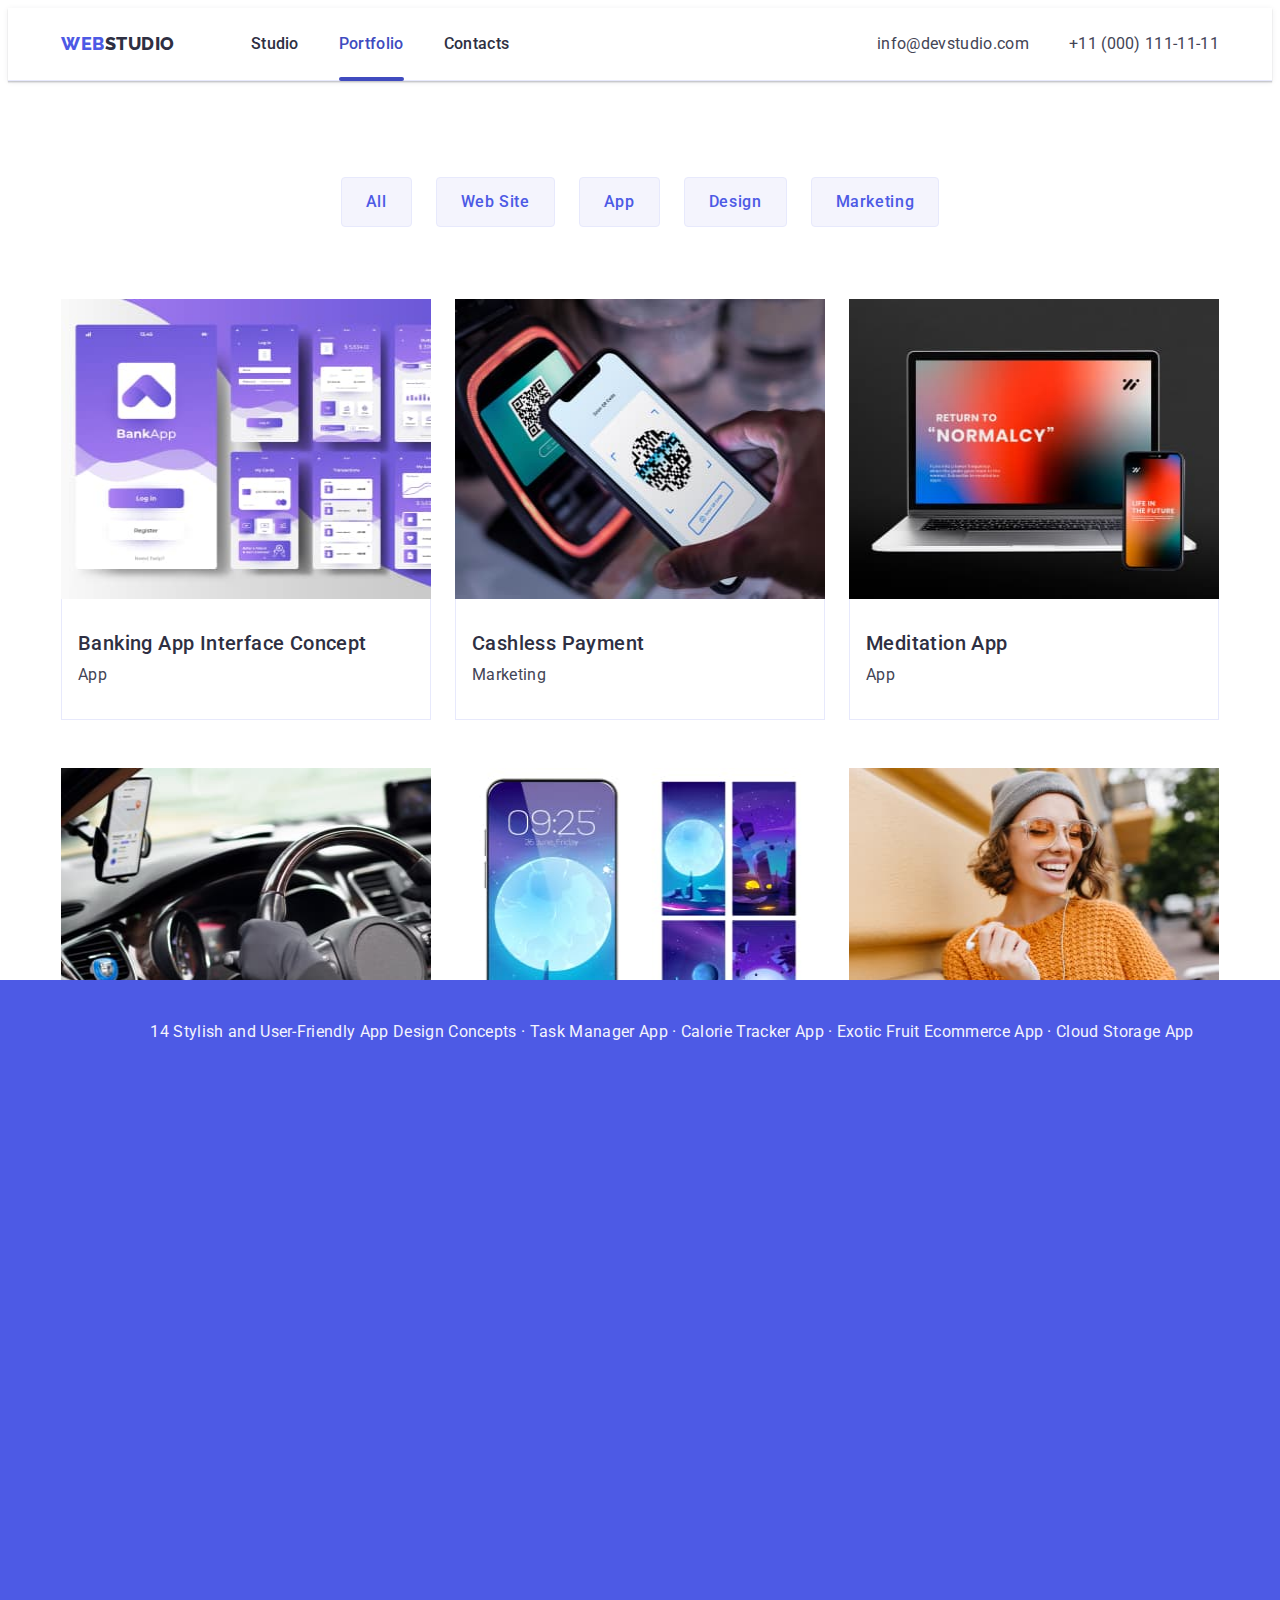
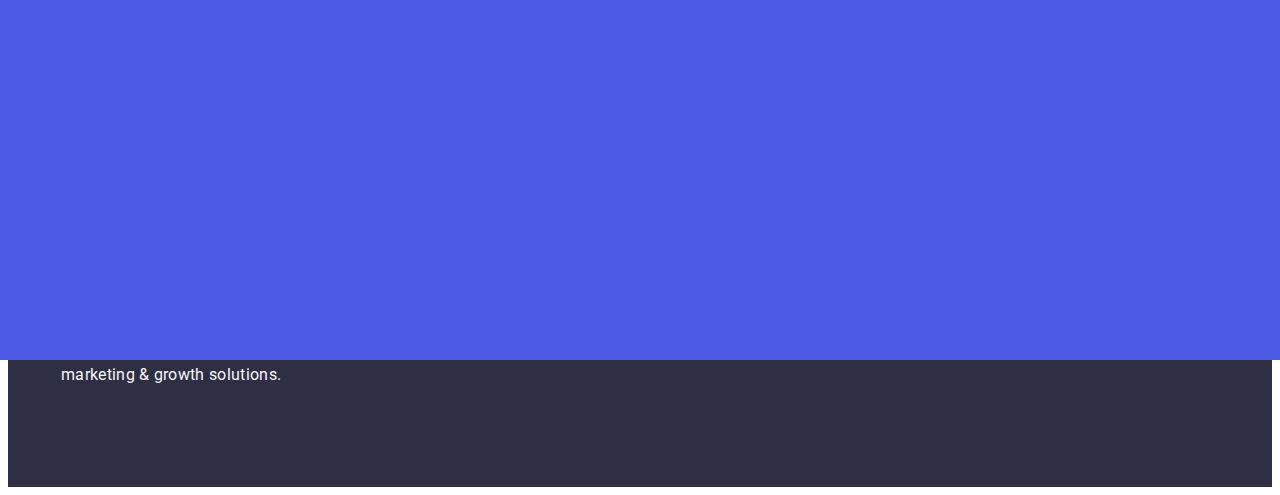
==== commit 4479649c: "maybe" ====
--- a/portfolio.html
+++ b/portfolio.html
@@ -86,20 +86,30 @@
           <ul class="catalog-project-list list">
             <li class="catalog-project-item">
               <a class="cataloge-link link" href="">
-                <div class="catalog-project-img">
-                    <img
-                      src="./images/project-1.jpg"
-                      alt="Banking App Interface Concept"
-                      width="360"
-                      height="300"
-                    />
-                  </div>
-                <div class="catalog-project-top">
-                  <p class="catalog-project-cover-text">
-                    14 Stylish and User-Friendly App Design Concepts · Task
-                    Manager App · Calorie Tracker App · Exotic Fruit Ecommerce
-                    App · Cloud Storage App
-                  </p>
+                <div class="cataloge-project-link">
+                  <div class="catalog-project-img">
+                      <img
+                        src="./images/project-1.jpg"
+                        alt="Banking App Interface Concept"
+                        width="360"
+                        height="300"
+                      />
+                    </div>
+                  <div class="catalog-project-top">
+                    <!-- <div class="catalog-project-img">
+                      <img
+                        src="./images/project-1.jpg"
+                        alt="Banking App Interface Concept"
+                        width="360"
+                        height="300"
+                      />
+                    </div> -->
+                    <p class="catalog-project-cover-text">
+                      14 Stylish and User-Friendly App Design Concepts · Task
+                      Manager App · Calorie Tracker App · Exotic Fruit Ecommerce
+                      App · Cloud Storage App
+                    </p>
+                  </div>
                 </div>
                 <div class="catalog-project">
                   <h2 class="catalog-project-title">
@@ -110,7 +120,9 @@
               </a>
             </li>
             <li class="catalog-project-item">
-              <div class="catalog-project-img">
+              <a class="cataloge-link link" href="">
+                <div class="catalog-project-top">
+                  <div class="catalog-project-img">
                     <img
                       src="./images/project-2.jpg"
                       alt="Cashless Payment"
@@ -118,8 +130,6 @@
                       height="300"
                     />
                   </div>
-              <a class="cataloge-link link" href="">
-                <div class="catalog-project-top">
                   <p class="catalog-project-cover-text">
                     14 Stylish and User-Friendly App Design Concepts · Task
                     Manager App · Calorie Tracker App · Exotic Fruit Ecommerce
@@ -143,13 +153,11 @@
                       height="300"
                     />
                   </div>
-                  <!-- <div class="catalog-project-cover"> -->
-                  <p class="catalog-project-cover-text">
-                    14 Stylish and User-Friendly App Design Concepts · Task
-                    Manager App · Calorie Tracker App · Exotic Fruit Ecommerce
-                    App · Cloud Storage App
-                  </p>
-                  <!-- </div> -->
+                  <p class="catalog-project-cover-text">
+                    14 Stylish and User-Friendly App Design Concepts · Task
+                    Manager App · Calorie Tracker App · Exotic Fruit Ecommerce
+                    App · Cloud Storage App
+                  </p>
                 </div>
                 <div class="catalog-project">
                   <h2 class="catalog-project-title">Meditation App</h2>
@@ -168,13 +176,11 @@
                       height="300"
                     />
                   </div>
-                  <!-- <div class="catalog-project-cover"> -->
-                  <p class="catalog-project-cover-text">
-                    14 Stylish and User-Friendly App Design Concepts · Task
-                    Manager App · Calorie Tracker App · Exotic Fruit Ecommerce
-                    App · Cloud Storage App
-                  </p>
-                  <!-- </div> -->
+                  <p class="catalog-project-cover-text">
+                    14 Stylish and User-Friendly App Design Concepts · Task
+                    Manager App · Calorie Tracker App · Exotic Fruit Ecommerce
+                    App · Cloud Storage App
+                  </p>
                 </div>
                 <div class="catalog-project">
                   <h2 class="catalog-project-title">Taxi Service</h2>
@@ -193,13 +199,11 @@
                       height="300"
                     />
                   </div>
-                  <!-- <div class="catalog-project-cover"> -->
-                  <p class="catalog-project-cover-text">
-                    14 Stylish and User-Friendly App Design Concepts · Task
-                    Manager App · Calorie Tracker App · Exotic Fruit Ecommerce
-                    App · Cloud Storage App
-                  </p>
-                  <!-- </div> -->
+                  <p class="catalog-project-cover-text">
+                    14 Stylish and User-Friendly App Design Concepts · Task
+                    Manager App · Calorie Tracker App · Exotic Fruit Ecommerce
+                    App · Cloud Storage App
+                  </p>
                 </div>
                 <div class="catalog-project">
                   <h2 class="catalog-project-title">Screen Illustrations</h2>
@@ -218,13 +222,11 @@
                       height="300"
                     />
                   </div>
-                  <!-- <div class="catalog-project-cover"> -->
-                  <p class="catalog-project-cover-text">
-                    14 Stylish and User-Friendly App Design Concepts · Task
-                    Manager App · Calorie Tracker App · Exotic Fruit Ecommerce
-                    App · Cloud Storage App
-                  </p>
-                  <!-- </div> -->
+                  <p class="catalog-project-cover-text">
+                    14 Stylish and User-Friendly App Design Concepts · Task
+                    Manager App · Calorie Tracker App · Exotic Fruit Ecommerce
+                    App · Cloud Storage App
+                  </p>
                 </div>
                 <div class="catalog-project">
                   <h2 class="catalog-project-title">Online Courses</h2>
@@ -243,13 +245,11 @@
                       height="300"
                     />
                   </div>
-                  <!-- <div class="catalog-project-cover"> -->
-                  <p class="catalog-project-cover-text">
-                    14 Stylish and User-Friendly App Design Concepts · Task
-                    Manager App · Calorie Tracker App · Exotic Fruit Ecommerce
-                    App · Cloud Storage App
-                  </p>
-                  <!-- </div> -->
+                  <p class="catalog-project-cover-text">
+                    14 Stylish and User-Friendly App Design Concepts · Task
+                    Manager App · Calorie Tracker App · Exotic Fruit Ecommerce
+                    App · Cloud Storage App
+                  </p>
                 </div>
                 <div class="catalog-project">
                   <h2 class="catalog-project-title">
@@ -270,13 +270,11 @@
                       height="300"
                     />
                   </div>
-                  <!-- <div class="catalog-project-cover"> -->
-                  <p class="catalog-project-cover-text">
-                    14 Stylish and User-Friendly App Design Concepts · Task
-                    Manager App · Calorie Tracker App · Exotic Fruit Ecommerce
-                    App · Cloud Storage App
-                  </p>
-                  <!-- </div> -->
+                  <p class="catalog-project-cover-text">
+                    14 Stylish and User-Friendly App Design Concepts · Task
+                    Manager App · Calorie Tracker App · Exotic Fruit Ecommerce
+                    App · Cloud Storage App
+                  </p>
                 </div>
                 <div class="catalog-project">
                   <h2 class="catalog-project-title">Organic Food</h2>
@@ -295,13 +293,11 @@
                       height="300"
                     />
                   </div>
-                  <!-- <div class="catalog-project-cover"> -->
-                  <p class="catalog-project-cover-text">
-                    14 Stylish and User-Friendly App Design Concepts · Task
-                    Manager App · Calorie Tracker App · Exotic Fruit Ecommerce
-                    App · Cloud Storage App
-                  </p>
-                  <!-- </div> -->
+                  <p class="catalog-project-cover-text">
+                    14 Stylish and User-Friendly App Design Concepts · Task
+                    Manager App · Calorie Tracker App · Exotic Fruit Ecommerce
+                    App · Cloud Storage App
+                  </p>
                 </div>
                 <div class="catalog-project">
                   <h2 class="catalog-project-title">Fresh Coffee</h2>
--- a/css/styles.css
+++ b/css/styles.css
@@ -577,10 +577,15 @@
     0px 1px 6px 0px rgba(46, 47, 66, 0.08);
 }
 
-.catalog-project-top {
+.cataloge-project-link {
   overflow: hidden;
   position: relative;
 }
+
+/* .catalog-project-item {
+  overflow: hidden;
+  position: relative;
+} */
 
 .catalog-project-cover-text {
   position: absolute;
@@ -592,7 +597,7 @@
   background-color: #4d5ae5;
   text-align: center;
   transform: translateY(100%);
-  transition: transform 250ms cubic-bezier(0.4, 0, 0.2, 1); 
+  transition: transform 250ms cubic-bezier(0.4, 0, 0.2, 1);
   color: var(--cloud, #f4f4fd);
   line-height: 1.5;
   letter-spacing: 0.02em;
@@ -602,7 +607,7 @@
   transform: translateY(0);
 }
 
-.catalog-project-item:focus .catalog-project-cover-text{
+.cataloge-link:focus .catalog-project-cover-text {
   transform: translateY(0);
 }
 
@@ -644,11 +649,15 @@
   pointer-events: none;
 }
 
+.backdrop .is-hidden .modal {
+  transform: translate(-50%, -50%) scale(0);
+}
+
 .modal {
   position: absolute;
   top: 50%;
   left: 50%;
-  transform: translate(-50%, -50%);
+  transform: translate(-50%, -50%) scale(1);
   width: 408px;
   min-height: 584px;
   border-radius: 4px;
@@ -659,32 +668,42 @@
 }
 
 .modal-close-btn {
+  display: flex;
+  align-items: center;
+  justify-content: center;
+  background-color: var(--accent);
   position: absolute;
   top: 24px;
   right: 24px;
-  display: flex;
-  align-items: center;
-  justify-content: center;
   width: 24px;
   height: 24px;
   padding: 0;
   border-style: none;
   border-radius: 50%;
   border: 1px solid rgba(0, 0, 0, 0.1);
-  background-color: #e7e9fc;
-  fill: #2e2f42;
   transition: background-color 250ms cubic-bezier(0.4, 0, 0.2, 1),
     border 250ms cubic-bezier(0.4, 0, 0.2, 1);
 }
-.modal-close-btn:hover,
+
+.modal-close-btn:hover {
+  background-color: var(--pressed-state);
+  border: none;
+}
+
 .modal-close-btn:focus {
-  background-color: #404bbf;
+  background-color: var(--pressed-state);
   border: none;
 }
+
 .modal-close {
+  fill: var(--dark);
   transition: fill 250ms cubic-bezier(0.4, 0, 0.2, 1);
 }
-.modal-close:hover,
-.modal-close:focus {
-  fill: #ffffff;
-}
+
+.modal-close-btn:hover .modal-close {
+  fill: var(--white-background);
+}
+
+.modal-close-btn:focus .modal-close {
+  fill: var(--white-background);
+}
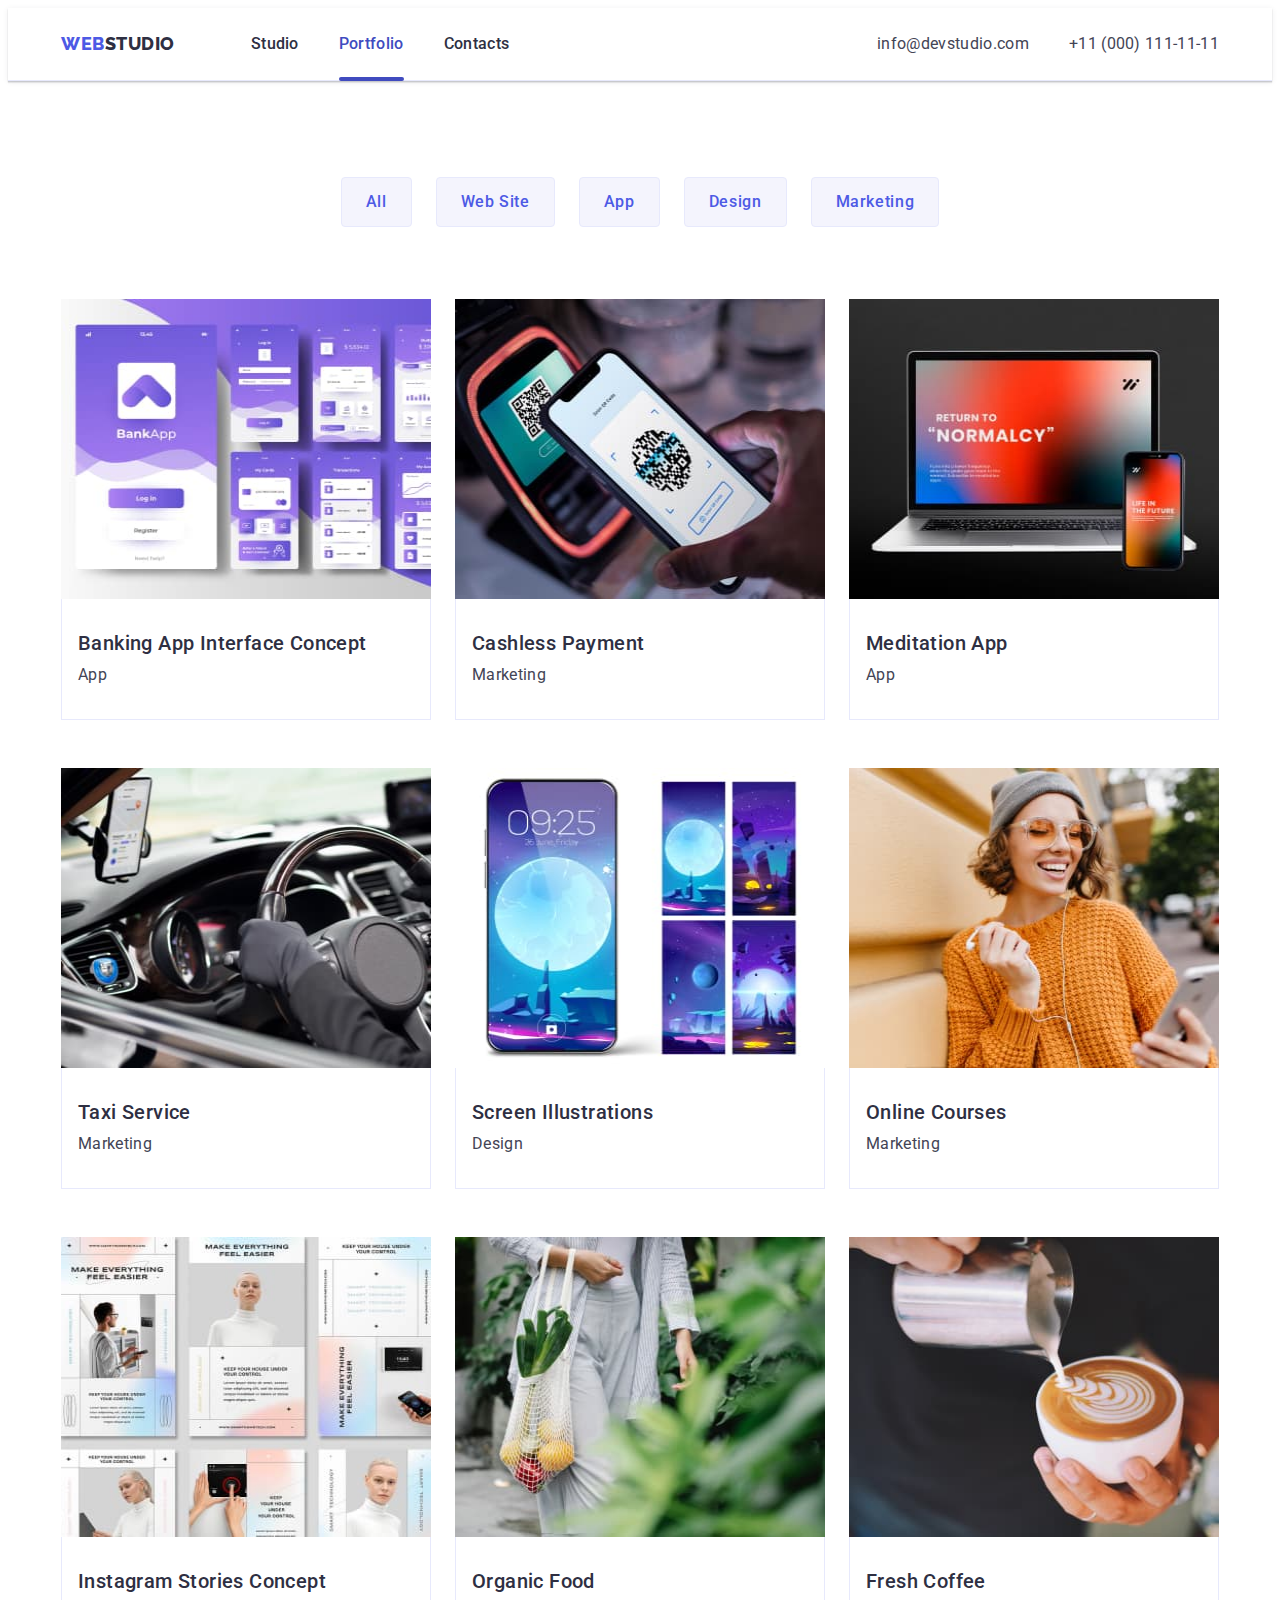
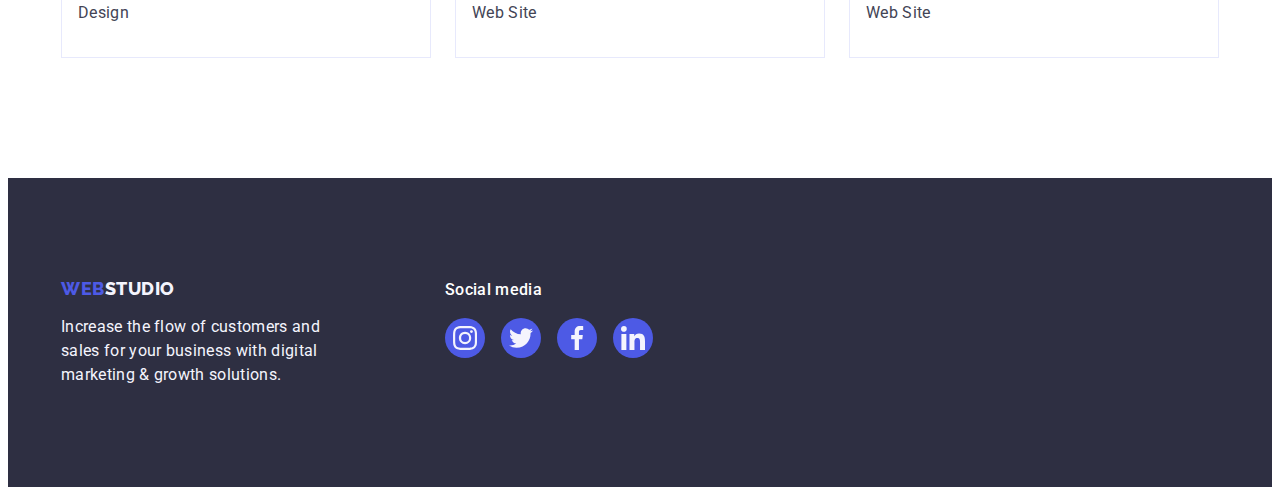
==== commit f486fa39: "ffffffff" ====
--- a/portfolio.html
+++ b/portfolio.html
@@ -86,30 +86,20 @@
           <ul class="catalog-project-list list">
             <li class="catalog-project-item">
               <a class="cataloge-link link" href="">
-                <div class="cataloge-project-link">
-                  <div class="catalog-project-img">
-                      <img
-                        src="./images/project-1.jpg"
-                        alt="Banking App Interface Concept"
-                        width="360"
-                        height="300"
-                      />
-                    </div>
-                  <div class="catalog-project-top">
-                    <!-- <div class="catalog-project-img">
-                      <img
-                        src="./images/project-1.jpg"
-                        alt="Banking App Interface Concept"
-                        width="360"
-                        height="300"
-                      />
-                    </div> -->
-                    <p class="catalog-project-cover-text">
-                      14 Stylish and User-Friendly App Design Concepts · Task
-                      Manager App · Calorie Tracker App · Exotic Fruit Ecommerce
-                      App · Cloud Storage App
-                    </p>
-                  </div>
+                <div class="catalog-project-top">
+                  <div class="catalog-project-img">
+                    <img
+                      src="./images/project-1.jpg"
+                      alt="Banking App Interface Concept"
+                      width="360"
+                      height="300"
+                    />
+                  </div>
+                  <p class="catalog-project-cover-text">
+                    14 Stylish and User-Friendly App Design Concepts · Task
+                    Manager App · Calorie Tracker App · Exotic Fruit Ecommerce
+                    App · Cloud Storage App
+                  </p>
                 </div>
                 <div class="catalog-project">
                   <h2 class="catalog-project-title">
--- a/css/styles.css
+++ b/css/styles.css
@@ -577,15 +577,10 @@
     0px 1px 6px 0px rgba(46, 47, 66, 0.08);
 }
 
-.cataloge-project-link {
+.catalog-project-item {
   overflow: hidden;
   position: relative;
 }
-
-/* .catalog-project-item {
-  overflow: hidden;
-  position: relative;
-} */
 
 .catalog-project-cover-text {
   position: absolute;
